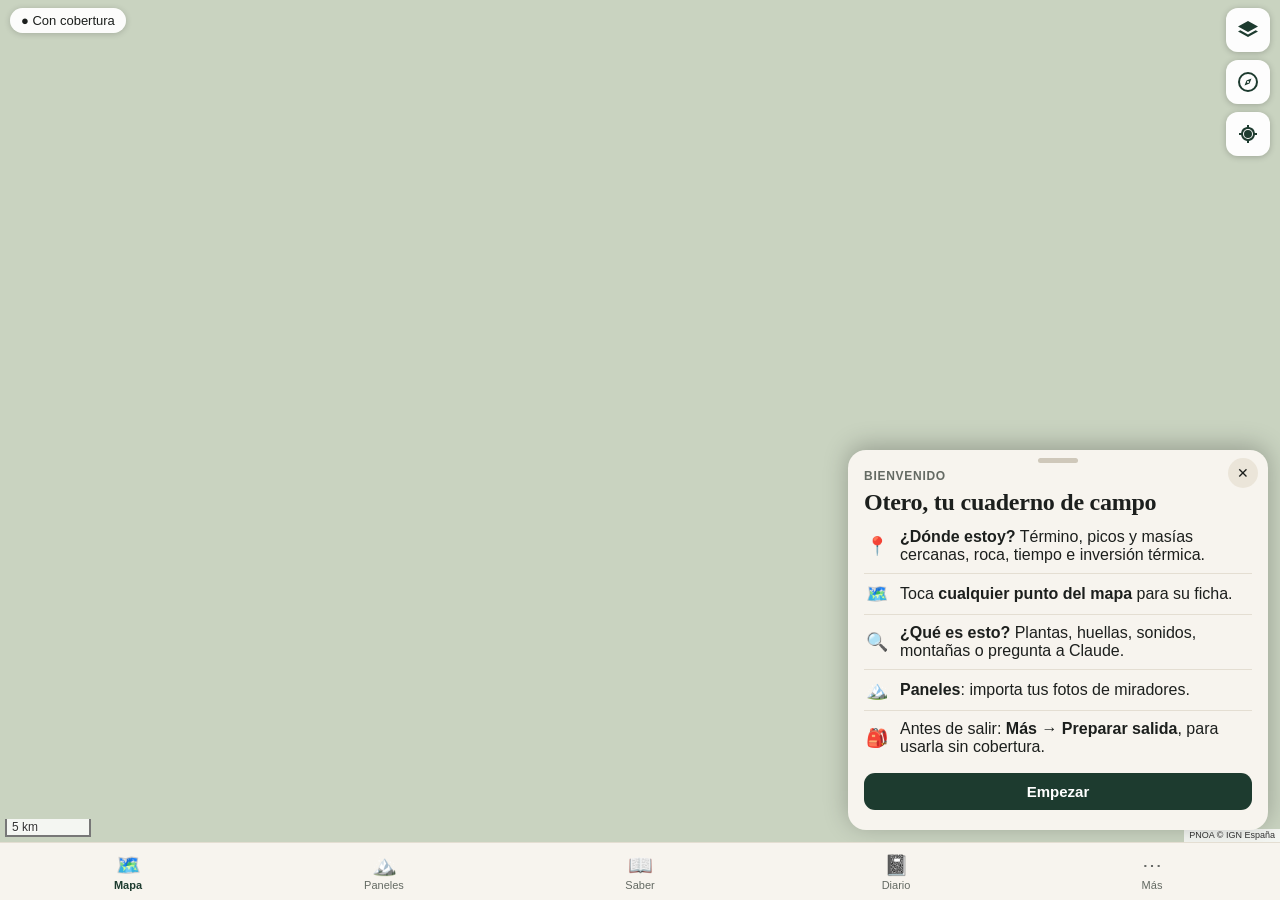
==== index.html @ 9c48d384 "Otero 1.0: app de montaña instalable Co-Authored-By: Claude Opus 5.5 <noreply@anthropic.com> Claude-" ====
<!DOCTYPE html>
<html lang="es">
<head>
<meta charset="utf-8">
<meta name="viewport" content="width=device-width, initial-scale=1, viewport-fit=cover, maximum-scale=1">
<title>Otero</title>
<meta name="theme-color" content="#1d3b2f">
<meta name="apple-mobile-web-app-capable" content="yes">
<meta name="mobile-web-app-capable" content="yes">
<meta name="apple-mobile-web-app-status-bar-style" content="black-translucent">
<meta name="apple-mobile-web-app-title" content="Otero">
<link rel="manifest" href="manifest.webmanifest">
<link rel="apple-touch-icon" href="icons/apple-touch-icon.png">
<link rel="icon" href="icons/icon-192.png">
<link rel="stylesheet" href="lib/leaflet.css">
<link rel="stylesheet" href="styles.css">
</head>
<body>
<div id="map" aria-label="Mapa"></div>

<header id="topbar">
  <div id="netchip" class="chip"></div>
  <div id="zonechip" class="chip hidden"></div>
</header>

<div id="mapbtns">
  <button class="fab" id="btn-layers" aria-label="Capas del mapa"><svg viewBox="0 0 24 24"><path d="M12 3 2 8.5 12 14l10-5.5L12 3Zm-7.6 9.3L2 13.6 12 19l10-5.4-2.4-1.3L12 16.4l-7.6-4.1Z"/></svg></button>
  <button class="fab" id="btn-compass" aria-label="Apuntar a los picos"><svg viewBox="0 0 24 24"><path d="M12 2a10 10 0 1 0 0 20 10 10 0 0 0 0-20Zm0 2a8 8 0 1 1 0 16 8 8 0 0 1 0-16Zm3.5 4.5-5 2-2 5 5-2 2-5Zm-3.5 2.4a1.1 1.1 0 1 1 0 2.2 1.1 1.1 0 0 1 0-2.2Z"/></svg></button>
  <button class="fab" id="btn-locate" aria-label="Centrar en mi posición"><svg viewBox="0 0 24 24"><path d="M12 8a4 4 0 1 0 0 8 4 4 0 0 0 0-8Zm9 3h-2.1A7 7 0 0 0 13 5.1V3h-2v2.1A7 7 0 0 0 5.1 11H3v2h2.1a7 7 0 0 0 5.9 5.9V21h2v-2.1a7 7 0 0 0 5.9-5.9H21v-2Zm-9 6a5 5 0 1 1 0-10 5 5 0 0 1 0 10Z"/></svg></button>
</div>

<div id="mainactions">
  <button class="bigbtn" id="btn-where"><span class="ico">📍</span>¿Dónde estoy?</button>
  <button class="bigbtn alt" id="btn-what"><span class="ico">🔍</span>¿Qué es esto?</button>
</div>

<section id="sheet" class="sheet hidden" aria-live="polite">
  <div class="sheet-grip"></div>
  <button class="sheet-close" aria-label="Cerrar">✕</button>
  <div class="sheet-body"></div>
</section>

<section id="view" class="view hidden">
  <div class="view-head"><button class="back" aria-label="Volver">‹</button><h1></h1><div class="view-tools"></div></div>
  <div class="view-body"></div>
</section>

<div id="modal" class="modal hidden"><div class="modal-card"><div class="modal-body"></div></div></div>
<div id="toast" class="toast hidden"></div>

<nav id="tabbar">
  <button data-tab="map" class="on"><span>🗺️</span>Mapa</button>
  <button data-tab="panels"><span>🏔️</span>Paneles</button>
  <button data-tab="library"><span>📖</span>Saber</button>
  <button data-tab="diary"><span>📓</span>Diario</button>
  <button data-tab="more"><span>⋯</span>Más</button>
</nav>

<script src="lib/leaflet.js"></script>
<script src="lib/exifr.js"></script>
<script type="module" src="js/app.js"></script>
</body>
</html>
---- lib/leaflet.css ----
/* required styles */

.leaflet-pane,
.leaflet-tile,
.leaflet-marker-icon,
.leaflet-marker-shadow,
.leaflet-tile-container,
.leaflet-pane > svg,
.leaflet-pane > canvas,
.leaflet-zoom-box,
.leaflet-image-layer,
.leaflet-layer {
	position: absolute;
	left: 0;
	top: 0;
	}
.leaflet-container {
	overflow: hidden;
	}
.leaflet-tile,
.leaflet-marker-icon,
.leaflet-marker-shadow {
	-webkit-user-select: none;
	   -moz-user-select: none;
	        user-select: none;
	  -webkit-user-drag: none;
	}
/* Prevents IE11 from highlighting tiles in blue */
.leaflet-tile::selection {
	background: transparent;
}
/* Safari renders non-retina tile on retina better with this, but Chrome is worse */
.leaflet-safari .leaflet-tile {
	image-rendering: -webkit-optimize-contrast;
	}
/* hack that prevents hw layers "stretching" when loading new tiles */
.leaflet-safari .leaflet-tile-container {
	width: 1600px;
	height: 1600px;
	-webkit-transform-origin: 0 0;
	}
.leaflet-marker-icon,
.leaflet-marker-shadow {
	display: block;
	}
/* .leaflet-container svg: reset svg max-width decleration shipped in Joomla! (joomla.org) 3.x */
/* .leaflet-container img: map is broken in FF if you have max-width: 100% on tiles */
.leaflet-container .leaflet-overlay-pane svg {
	max-width: none !important;
	max-height: none !important;
	}
.leaflet-container .leaflet-marker-pane img,
.leaflet-container .leaflet-shadow-pane img,
.leaflet-container .leaflet-tile-pane img,
.leaflet-container img.leaflet-image-layer,
.leaflet-container .leaflet-tile {
	max-width: none !important;
	max-height: none !important;
	width: auto;
	padding: 0;
	}

.leaflet-container img.leaflet-tile {
	/* See: https://bugs.chromium.org/p/chromium/issues/detail?id=600120 */
	mix-blend-mode: plus-lighter;
}

.leaflet-container.leaflet-touch-zoom {
	-ms-touch-action: pan-x pan-y;
	touch-action: pan-x pan-y;
	}
.leaflet-container.leaflet-touch-drag {
	-ms-touch-action: pinch-zoom;
	/* Fallback for FF which doesn't support pinch-zoom */
	touch-action: none;
	touch-action: pinch-zoom;
}
.leaflet-container.leaflet-touch-drag.leaflet-touch-zoom {
	-ms-touch-action: none;
	touch-action: none;
}
.leaflet-container {
	-webkit-tap-highlight-color: transparent;
}
.leaflet-container a {
	-webkit-tap-highlight-color: rgba(51, 181, 229, 0.4);
}
.leaflet-tile {
	filter: inherit;
	visibility: hidden;
	}
.leaflet-tile-loaded {
	visibility: inherit;
	}
.leaflet-zoom-box {
	width: 0;
	height: 0;
	-moz-box-sizing: border-box;
	     box-sizing: border-box;
	z-index: 800;
	}
/* workaround for https://bugzilla.mozilla.org/show_bug.cgi?id=888319 */
.leaflet-overlay-pane svg {
	-moz-user-select: none;
	}

.leaflet-pane         { z-index: 400; }

.leaflet-tile-pane    { z-index: 200; }
.leaflet-overlay-pane { z-index: 400; }
.leaflet-shadow-pane  { z-index: 500; }
.leaflet-marker-pane  { z-index: 600; }
.leaflet-tooltip-pane   { z-index: 650; }
.leaflet-popup-pane   { z-index: 700; }

.leaflet-map-pane canvas { z-index: 100; }
.leaflet-map-pane svg    { z-index: 200; }

.leaflet-vml-shape {
	width: 1px;
	height: 1px;
	}
.lvml {
	behavior: url(#default#VML);
	display: inline-block;
	position: absolute;
	}


/* control positioning */

.leaflet-control {
	position: relative;
	z-index: 800;
	pointer-events: visiblePainted; /* IE 9-10 doesn't have auto */
	pointer-events: auto;
	}
.leaflet-top,
.leaflet-bottom {
	position: absolute;
	z-index: 1000;
	pointer-events: none;
	}
.leaflet-top {
	top: 0;
	}
.leaflet-right {
	right: 0;
	}
.leaflet-bottom {
	bottom: 0;
	}
.leaflet-left {
	left: 0;
	}
.leaflet-control {
	float: left;
	clear: both;
	}
.leaflet-right .leaflet-control {
	float: right;
	}
.leaflet-top .leaflet-control {
	margin-top: 10px;
	}
.leaflet-bottom .leaflet-control {
	margin-bottom: 10px;
	}
.leaflet-left .leaflet-control {
	margin-left: 10px;
	}
.leaflet-right .leaflet-control {
	margin-right: 10px;
	}


/* zoom and fade animations */

.leaflet-fade-anim .leaflet-popup {
	opacity: 0;
	-webkit-transition: opacity 0.2s linear;
	   -moz-transition: opacity 0.2s linear;
	        transition: opacity 0.2s linear;
	}
.leaflet-fade-anim .leaflet-map-pane .leaflet-popup {
	opacity: 1;
	}
.leaflet-zoom-animated {
	-webkit-transform-origin: 0 0;
	    -ms-transform-origin: 0 0;
	        transform-origin: 0 0;
	}
svg.leaflet-zoom-animated {
	will-change: transform;
}

.leaflet-zoom-anim .leaflet-zoom-animated {
	-webkit-transition: -webkit-transform 0.25s cubic-bezier(0,0,0.25,1);
	   -moz-transition:    -moz-transform 0.25s cubic-bezier(0,0,0.25,1);
	        transition:         transform 0.25s cubic-bezier(0,0,0.25,1);
	}
.leaflet-zoom-anim .leaflet-tile,
.leaflet-pan-anim .leaflet-tile {
	-webkit-transition: none;
	   -moz-transition: none;
	        transition: none;
	}

.leaflet-zoom-anim .leaflet-zoom-hide {
	visibility: hidden;
	}


/* cursors */

.leaflet-interactive {
	cursor: pointer;
	}
.leaflet-grab {
	cursor: -webkit-grab;
	cursor:    -moz-grab;
	cursor:         grab;
	}
.leaflet-crosshair,
.leaflet-crosshair .leaflet-interactive {
	cursor: crosshair;
	}
.leaflet-popup-pane,
.leaflet-control {
	cursor: auto;
	}
.leaflet-dragging .leaflet-grab,
.leaflet-dragging .leaflet-grab .leaflet-interactive,
.leaflet-dragging .leaflet-marker-draggable {
	cursor: move;
	cursor: -webkit-grabbing;
	cursor:    -moz-grabbing;
	cursor:         grabbing;
	}

/* marker & overlays interactivity */
.leaflet-marker-icon,
.leaflet-marker-shadow,
.leaflet-image-layer,
.leaflet-pane > svg path,
.leaflet-tile-container {
	pointer-events: none;
	}

.leaflet-marker-icon.leaflet-interactive,
.leaflet-image-layer.leaflet-interactive,
.leaflet-pane > svg path.leaflet-interactive,
svg.leaflet-image-layer.leaflet-interactive path {
	pointer-events: visiblePainted; /* IE 9-10 doesn't have auto */
	pointer-events: auto;
	}

/* visual tweaks */

.leaflet-container {
	background: #ddd;
	outline-offset: 1px;
	}
.leaflet-container a {
	color: #0078A8;
	}
.leaflet-zoom-box {
	border: 2px dotted #38f;
	background: rgba(255,255,255,0.5);
	}


/* general typography */
.leaflet-container {
	font-family: "Helvetica Neue", Arial, Helvetica, sans-serif;
	font-size: 12px;
	font-size: 0.75rem;
	line-height: 1.5;
	}


/* general toolbar styles */

.leaflet-bar {
	box-shadow: 0 1px 5px rgba(0,0,0,0.65);
	border-radius: 4px;
	}
.leaflet-bar a {
	background-color: #fff;
	border-bottom: 1px solid #ccc;
	width: 26px;
	height: 26px;
	line-height: 26px;
	display: block;
	text-align: center;
	text-decoration: none;
	color: black;
	}
.leaflet-bar a,
.leaflet-control-layers-toggle {
	background-position: 50% 50%;
	background-repeat: no-repeat;
	display: block;
	}
.leaflet-bar a:hover,
.leaflet-bar a:focus {
	background-color: #f4f4f4;
	}
.leaflet-bar a:first-child {
	border-top-left-radius: 4px;
	border-top-right-radius: 4px;
	}
.leaflet-bar a:last-child {
	border-bottom-left-radius: 4px;
	border-bottom-right-radius: 4px;
	border-bottom: none;
	}
.leaflet-bar a.leaflet-disabled {
	cursor: default;
	background-color: #f4f4f4;
	color: #bbb;
	}

.leaflet-touch .leaflet-bar a {
	width: 30px;
	height: 30px;
	line-height: 30px;
	}
.leaflet-touch .leaflet-bar a:first-child {
	border-top-left-radius: 2px;
	border-top-right-radius: 2px;
	}
.leaflet-touch .leaflet-bar a:last-child {
	border-bottom-left-radius: 2px;
	border-bottom-right-radius: 2px;
	}

/* zoom control */

.leaflet-control-zoom-in,
.leaflet-control-zoom-out {
	font: bold 18px 'Lucida Console', Monaco, monospace;
	text-indent: 1px;
	}

.leaflet-touch .leaflet-control-zoom-in, .leaflet-touch .leaflet-control-zoom-out  {
	font-size: 22px;
	}


/* layers control */

.leaflet-control-layers {
	box-shadow: 0 1px 5px rgba(0,0,0,0.4);
	background: #fff;
	border-radius: 5px;
	}
.leaflet-control-layers-toggle {
	background-image: url(images/layers.png);
	width: 36px;
	height: 36px;
	}
.leaflet-retina .leaflet-control-layers-toggle {
	background-image: url(images/layers-2x.png);
	background-size: 26px 26px;
	}
.leaflet-touch .leaflet-control-layers-toggle {
	width: 44px;
	height: 44px;
	}
.leaflet-control-layers .leaflet-control-layers-list,
.leaflet-control-layers-expanded .leaflet-control-layers-toggle {
	display: none;
	}
.leaflet-control-layers-expanded .leaflet-control-layers-list {
	display: block;
	position: relative;
	}
.leaflet-control-layers-expanded {
	padding: 6px 10px 6px 6px;
	color: #333;
	background: #fff;
	}
.leaflet-control-layers-scrollbar {
	overflow-y: scroll;
	overflow-x: hidden;
	padding-right: 5px;
	}
.leaflet-control-layers-selector {
	margin-top: 2px;
	position: relative;
	top: 1px;
	}
.leaflet-control-layers label {
	display: block;
	font-size: 13px;
	font-size: 1.08333em;
	}
.leaflet-control-layers-separator {
	height: 0;
	border-top: 1px solid #ddd;
	margin: 5px -10px 5px -6px;
	}

/* Default icon URLs */
.leaflet-default-icon-path { /* used only in path-guessing heuristic, see L.Icon.Default */
	background-image: url(images/marker-icon.png);
	}


/* attribution and scale controls */

.leaflet-container .leaflet-control-attribution {
	background: #fff;
	background: rgba(255, 255, 255, 0.8);
	margin: 0;
	}
.leaflet-control-attribution,
.leaflet-control-scale-line {
	padding: 0 5px;
	color: #333;
	line-height: 1.4;
	}
.leaflet-control-attribution a {
	text-decoration: none;
	}
.leaflet-control-attribution a:hover,
.leaflet-control-attribution a:focus {
	text-decoration: underline;
	}
.leaflet-attribution-flag {
	display: inline !important;
	vertical-align: baseline !important;
	width: 1em;
	height: 0.6669em;
	}
.leaflet-left .leaflet-control-scale {
	margin-left: 5px;
	}
.leaflet-bottom .leaflet-control-scale {
	margin-bottom: 5px;
	}
.leaflet-control-scale-line {
	border: 2px solid #777;
	border-top: none;
	line-height: 1.1;
	padding: 2px 5px 1px;
	white-space: nowrap;
	-moz-box-sizing: border-box;
	     box-sizing: border-box;
	background: rgba(255, 255, 255, 0.8);
	text-shadow: 1px 1px #fff;
	}
.leaflet-control-scale-line:not(:first-child) {
	border-top: 2px solid #777;
	border-bottom: none;
	margin-top: -2px;
	}
.leaflet-control-scale-line:not(:first-child):not(:last-child) {
	border-bottom: 2px solid #777;
	}

.leaflet-touch .leaflet-control-attribution,
.leaflet-touch .leaflet-control-layers,
.leaflet-touch .leaflet-bar {
	box-shadow: none;
	}
.leaflet-touch .leaflet-control-layers,
.leaflet-touch .leaflet-bar {
	border: 2px solid rgba(0,0,0,0.2);
	background-clip: padding-box;
	}


/* popup */

.leaflet-popup {
	position: absolute;
	text-align: center;
	margin-bottom: 20px;
	}
.leaflet-popup-content-wrapper {
	padding: 1px;
	text-align: left;
	border-radius: 12px;
	}
.leaflet-popup-content {
	margin: 13px 24px 13px 20px;
	line-height: 1.3;
	font-size: 13px;
	font-size: 1.08333em;
	min-height: 1px;
	}
.leaflet-popup-content p {
	margin: 17px 0;
	margin: 1.3em 0;
	}
.leaflet-popup-tip-container {
	width: 40px;
	height: 20px;
	position: absolute;
	left: 50%;
	margin-top: -1px;
	margin-left: -20px;
	overflow: hidden;
	pointer-events: none;
	}
.leaflet-popup-tip {
	width: 17px;
	height: 17px;
	padding: 1px;

	margin: -10px auto 0;
	pointer-events: auto;

	-webkit-transform: rotate(45deg);
	   -moz-transform: rotate(45deg);
	    -ms-transform: rotate(45deg);
	        transform: rotate(45deg);
	}
.leaflet-popup-content-wrapper,
.leaflet-popup-tip {
	background: white;
	color: #333;
	box-shadow: 0 3px 14px rgba(0,0,0,0.4);
	}
.leaflet-container a.leaflet-popup-close-button {
	position: absolute;
	top: 0;
	right: 0;
	border: none;
	text-align: center;
	width: 24px;
	height: 24px;
	font: 16px/24px Tahoma, Verdana, sans-serif;
	color: #757575;
	text-decoration: none;
	background: transparent;
	}
.leaflet-container a.leaflet-popup-close-button:hover,
.leaflet-container a.leaflet-popup-close-button:focus {
	color: #585858;
	}
.leaflet-popup-scrolled {
	overflow: auto;
	}

.leaflet-oldie .leaflet-popup-content-wrapper {
	-ms-zoom: 1;
	}
.leaflet-oldie .leaflet-popup-tip {
	width: 24px;
	margin: 0 auto;

	-ms-filter: "progid:DXImageTransform.Microsoft.Matrix(M11=0.70710678, M12=0.70710678, M21=-0.70710678, M22=0.70710678)";
	filter: progid:DXImageTransform.Microsoft.Matrix(M11=0.70710678, M12=0.70710678, M21=-0.70710678, M22=0.70710678);
	}

.leaflet-oldie .leaflet-control-zoom,
.leaflet-oldie .leaflet-control-layers,
.leaflet-oldie .leaflet-popup-content-wrapper,
.leaflet-oldie .leaflet-popup-tip {
	border: 1px solid #999;
	}


/* div icon */

.leaflet-div-icon {
	background: #fff;
	border: 1px solid #666;
	}


/* Tooltip */
/* Base styles for the element that has a tooltip */
.leaflet-tooltip {
	position: absolute;
	padding: 6px;
	background-color: #fff;
	border: 1px solid #fff;
	border-radius: 3px;
	color: #222;
	white-space: nowrap;
	-webkit-user-select: none;
	-moz-user-select: none;
	-ms-user-select: none;
	user-select: none;
	pointer-events: none;
	box-shadow: 0 1px 3px rgba(0,0,0,0.4);
	}
.leaflet-tooltip.leaflet-interactive {
	cursor: pointer;
	pointer-events: auto;
	}
.leaflet-tooltip-top:before,
.leaflet-tooltip-bottom:before,
.leaflet-tooltip-left:before,
.leaflet-tooltip-right:before {
	position: absolute;
	pointer-events: none;
	border: 6px solid transparent;
	background: transparent;
	content: "";
	}

/* Directions */

.leaflet-tooltip-bottom {
	margin-top: 6px;
}
.leaflet-tooltip-top {
	margin-top: -6px;
}
.leaflet-tooltip-bottom:before,
.leaflet-tooltip-top:before {
	left: 50%;
	margin-left: -6px;
	}
.leaflet-tooltip-top:before {
	bottom: 0;
	margin-bottom: -12px;
	border-top-color: #fff;
	}
.leaflet-tooltip-bottom:before {
	top: 0;
	margin-top: -12px;
	margin-left: -6px;
	border-bottom-color: #fff;
	}
.leaflet-tooltip-left {
	margin-left: -6px;
}
.leaflet-tooltip-right {
	margin-left: 6px;
}
.leaflet-tooltip-left:before,
.leaflet-tooltip-right:before {
	top: 50%;
	margin-top: -6px;
	}
.leaflet-tooltip-left:before {
	right: 0;
	margin-right: -12px;
	border-left-color: #fff;
	}
.leaflet-tooltip-right:before {
	left: 0;
	margin-left: -12px;
	border-right-color: #fff;
	}

/* Printing */

@media print {
	/* Prevent printers from removing background-images of controls. */
	.leaflet-control {
		-webkit-print-color-adjust: exact;
		print-color-adjust: exact;
		}
	}
---- styles.css ----
:root {
  --forest: #1d3b2f; --forest-2: #2c5241; --moss: #4f6b3a; --ochre: #c47d2c; --ochre-soft: #f4e3c9;
  --paper: #f7f4ee; --card: #ffffff; --ink: #1c1f1d; --muted: #646a63; --line: #e4ded2;
  --red: #b5432f; --blue: #2e6b8f;
  --serif: ui-serif, "New York", Georgia, "Times New Roman", serif;
  --sans: -apple-system, BlinkMacSystemFont, "SF Pro Text", "Segoe UI", Roboto, sans-serif;
  --sat: env(safe-area-inset-top, 0px); --sab: env(safe-area-inset-bottom, 0px);
  --tabh: 58px;
}
* { box-sizing: border-box; -webkit-tap-highlight-color: transparent; }
html, body { margin: 0; height: 100%; overflow: hidden; background: var(--forest); font-family: var(--sans); color: var(--ink); font-size: 16px; }
button { font: inherit; color: inherit; cursor: pointer; }
.hidden { display: none !important; }
a { color: var(--forest-2); }
h1, h2, h3 { font-family: var(--serif); letter-spacing: -0.01em; }

#map { position: fixed; inset: 0; bottom: calc(var(--tabh) + var(--sab)); background: #c9d3c0; }
.leaflet-control-attribution { font-size: 9px; max-width: 70vw; }
.leaflet-top.leaflet-left { top: calc(var(--sat) + 44px); }

#topbar { position: fixed; top: calc(var(--sat) + 8px); left: 10px; right: 64px; display: flex; gap: 6px; flex-wrap: wrap; z-index: 500; pointer-events: none; }
.chip { pointer-events: auto; background: rgba(255,255,255,.94); border-radius: 999px; padding: 5px 11px; font-size: 13px; box-shadow: 0 1px 6px rgba(0,0,0,.18); display: inline-flex; align-items: center; gap: 6px; }
.chip.off { background: #fbe9e4; color: var(--red); }
.chip.zone { background: var(--ochre-soft); }

#mapbtns { position: fixed; right: 10px; top: calc(var(--sat) + 8px); display: flex; flex-direction: column; gap: 8px; z-index: 500; }
.fab { width: 44px; height: 44px; border-radius: 12px; border: 0; background: rgba(255,255,255,.96); box-shadow: 0 1px 6px rgba(0,0,0,.22); display: grid; place-items: center; }
.fab svg { width: 24px; height: 24px; fill: var(--forest); }
.fab.on { background: var(--forest); } .fab.on svg { fill: #fff; }

#mainactions { position: fixed; left: 10px; right: 10px; bottom: calc(var(--tabh) + var(--sab) + 10px); display: flex; gap: 8px; z-index: 500; }
.bigbtn { flex: 1; border: 0; border-radius: 14px; padding: 13px 10px; background: var(--forest); color: #fff; font-weight: 600; font-size: 16px; box-shadow: 0 2px 10px rgba(0,0,0,.28); display: flex; align-items: center; justify-content: center; gap: 8px; }
.bigbtn.alt { background: var(--ochre); }
.bigbtn .ico { font-size: 18px; }

#tabbar { position: fixed; left: 0; right: 0; bottom: 0; height: calc(var(--tabh) + var(--sab)); padding-bottom: var(--sab); background: var(--paper); border-top: 1px solid var(--line); display: flex; z-index: 900; }
#tabbar button { flex: 1; border: 0; background: none; font-size: 11px; color: var(--muted); display: flex; flex-direction: column; align-items: center; justify-content: center; gap: 2px; }
#tabbar button span { font-size: 20px; filter: grayscale(.6); }
#tabbar button.on { color: var(--forest); font-weight: 600; }
#tabbar button.on span { filter: none; }

/* Hoja inferior */
.sheet { position: fixed; left: 0; right: 0; bottom: calc(var(--tabh) + var(--sab)); max-height: 78vh; background: var(--paper); border-radius: 18px 18px 0 0; box-shadow: 0 -4px 24px rgba(0,0,0,.25); z-index: 870; display: flex; flex-direction: column; }
.sheet.tall { max-height: calc(100vh - var(--sat) - var(--tabh) - var(--sab) - 20px); }
.sheet-grip { width: 40px; height: 5px; background: #cfc8ba; border-radius: 3px; margin: 8px auto 2px; flex: none; }
.sheet-close { position: absolute; right: 10px; top: 8px; border: 0; background: #ebe5d9; width: 30px; height: 30px; border-radius: 50%; font-size: 14px; }
.sheet-body { overflow-y: auto; padding: 4px 16px 20px; -webkit-overflow-scrolling: touch; }

/* Vistas a pantalla completa */
.view { position: fixed; inset: 0; bottom: calc(var(--tabh) + var(--sab)); background: var(--paper); z-index: 800; display: flex; flex-direction: column; }
.view-head { padding: calc(var(--sat) + 8px) 12px 8px; display: flex; align-items: center; gap: 6px; border-bottom: 1px solid var(--line); background: var(--paper); }
.view-head h1 { font-size: 22px; margin: 0; flex: 1; white-space: nowrap; overflow: hidden; text-overflow: ellipsis; }
.view-head .back { border: 0; background: none; font-size: 30px; line-height: 1; padding: 0 6px 4px; color: var(--forest); }
.view-head .back.invisible { visibility: hidden; width: 0; padding: 0; }
.view-body { flex: 1; overflow-y: auto; padding: 12px 14px 30px; -webkit-overflow-scrolling: touch; }
.view-tools { display: flex; gap: 6px; }

/* Modal */
.modal { position: fixed; inset: 0; background: rgba(15,25,20,.55); z-index: 1000; display: grid; place-items: center; padding: 16px; }
.modal-card { background: var(--paper); border-radius: 16px; width: 100%; max-width: 480px; max-height: 86vh; overflow-y: auto; padding: 18px 16px; }
.toast { position: fixed; left: 50%; transform: translateX(-50%); bottom: calc(var(--tabh) + var(--sab) + 76px); background: #1c1f1d; color: #fff; padding: 10px 14px; border-radius: 10px; font-size: 14px; z-index: 1100; max-width: 90vw; }

/* Bloques comunes */
.card { background: var(--card); border: 1px solid var(--line); border-radius: 14px; padding: 12px 14px; margin: 10px 0; }
.card h3 { margin: 0 0 6px; font-size: 17px; }
.kicker { font-size: 12px; text-transform: uppercase; letter-spacing: .06em; color: var(--muted); margin: 0 0 4px; font-weight: 600; }
.title { font-family: var(--serif); font-size: 24px; margin: 6px 40px 2px 0; line-height: 1.15; }
.sub { color: var(--muted); font-size: 14px; margin: 0 0 6px; }
.row { display: flex; gap: 8px; align-items: center; }
.row.wrap { flex-wrap: wrap; }
.grow { flex: 1; }
.muted { color: var(--muted); }
.small { font-size: 13px; }
.tiny { font-size: 11.5px; }
.pill { display: inline-block; font-size: 12px; padding: 2px 9px; border-radius: 999px; background: #ece6da; margin: 2px 4px 2px 0; }
.pill.ok { background: #dfeedd; color: #2b5a28; } .pill.warn { background: var(--ochre-soft); color: #7a4a10; } .pill.bad { background: #f6dcd5; color: var(--red); }
.btn { border: 0; border-radius: 11px; padding: 10px 14px; background: var(--forest); color: #fff; font-weight: 600; font-size: 15px; display: inline-flex; align-items: center; gap: 6px; justify-content: center; }
.btn.sec { background: #e9e3d6; color: var(--ink); }
.btn.ochre { background: var(--ochre); }
.btn.small { padding: 7px 11px; font-size: 13.5px; border-radius: 9px; }
.btn.block { width: 100%; margin-top: 8px; }
.btn:disabled { opacity: .5; }
.list { list-style: none; padding: 0; margin: 0; }
.list li { padding: 9px 0; border-bottom: 1px solid var(--line); display: flex; gap: 10px; align-items: center; }
.list li:last-child { border-bottom: 0; }
.list .k { font-size: 18px; width: 26px; text-align: center; flex: none; }
.kv { display: grid; grid-template-columns: auto 1fr; gap: 3px 12px; font-size: 14.5px; }
.kv dt { color: var(--muted); } .kv dd { margin: 0; }
.loading { color: var(--muted); font-size: 14px; display: flex; gap: 8px; align-items: center; }
.loading::before { content: ""; width: 14px; height: 14px; border: 2px solid #cfc8ba; border-top-color: var(--forest); border-radius: 50%; animation: spin 0.8s linear infinite; }
@keyframes spin { to { transform: rotate(360deg); } }
.note { background: var(--ochre-soft); border-radius: 10px; padding: 9px 11px; font-size: 14px; margin: 8px 0; }
.note.blue { background: #e1edf3; }
.grid2 { display: grid; grid-template-columns: 1fr 1fr; gap: 10px; }
.tile { background: var(--card); border: 1px solid var(--line); border-radius: 14px; padding: 12px; text-align: left; display: flex; flex-direction: column; gap: 4px; }
.tile b { font-size: 15.5px; } .tile span { font-size: 13px; color: var(--muted); }
.tile .em { font-size: 26px; }
input[type=text], input[type=number], input[type=search], textarea, select { width: 100%; font: inherit; padding: 10px 12px; border: 1px solid var(--line); border-radius: 10px; background: #fff; }
textarea { min-height: 80px; }
label.f { display: block; font-size: 13.5px; color: var(--muted); margin: 10px 0 4px; }
.seg { display: flex; background: #ebe5d9; border-radius: 10px; padding: 3px; gap: 3px; margin: 8px 0; overflow-x: auto; }
.seg button { flex: 1; border: 0; background: none; padding: 7px 8px; border-radius: 8px; font-size: 14px; white-space: nowrap; }
.seg button.on { background: #fff; font-weight: 600; box-shadow: 0 1px 3px rgba(0,0,0,.1); }
.bar { height: 8px; background: #e6e0d4; border-radius: 4px; overflow: hidden; }
.bar > i { display: block; height: 100%; background: var(--forest-2); width: 0; transition: width .3s; }
.thumbs { display: grid; grid-template-columns: repeat(3, 1fr); gap: 6px; }
.thumbs button { border: 0; padding: 0; aspect-ratio: 1; border-radius: 10px; overflow: hidden; background: #ddd; position: relative; }
.thumbs img { width: 100%; height: 100%; object-fit: cover; display: block; }
.thumbs .cap { position: absolute; left: 0; right: 0; bottom: 0; font-size: 11px; color: #fff; background: linear-gradient(transparent, rgba(0,0,0,.7)); padding: 10px 5px 4px; text-align: left; }

/* Artículos */
.article { font-size: 17px; line-height: 1.6; max-width: 680px; margin: 0 auto; }
.article h2 { font-size: 26px; line-height: 1.15; margin: 8px 0 4px; }
.article h3 { font-size: 20px; margin: 22px 0 6px; }
.article p { margin: 0 0 12px; }
.article .lead { font-size: 18.5px; color: #3b403a; font-family: var(--serif); }
.article .box { background: #fff; border-left: 4px solid var(--ochre); padding: 10px 14px; border-radius: 0 10px 10px 0; margin: 14px 0; font-size: 15.5px; }
.article .box.tech { border-left-color: var(--blue); }
.article .box b:first-child { display: block; font-size: 12px; text-transform: uppercase; letter-spacing: .06em; color: var(--muted); margin-bottom: 2px; }
.article figure { margin: 14px 0; background: #fff; border: 1px solid var(--line); border-radius: 14px; padding: 10px; }
.article figure svg { width: 100%; height: auto; display: block; }
.article figcaption { font-size: 13.5px; color: var(--muted); margin-top: 6px; line-height: 1.4; }
.article ul { padding-left: 20px; } .article li { margin-bottom: 6px; }
.swatch { display: flex; gap: 12px; align-items: flex-start; margin: 12px 0; }
.swatch i { width: 46px; height: 46px; border-radius: 10px; flex: none; border: 1px solid rgba(0,0,0,.1); }

/* Fichas de especies */
.sp-head { display: flex; gap: 12px; align-items: center; }
.sp-em { font-size: 40px; width: 58px; height: 58px; display: grid; place-items: center; background: #fff; border-radius: 14px; border: 1px solid var(--line); flex: none; }
.sp-sci { font-style: italic; color: var(--muted); }
.sp-sec h4 { margin: 14px 0 3px; font-size: 13px; text-transform: uppercase; letter-spacing: .05em; color: var(--moss); }
.sp-sec p { margin: 0 0 6px; font-size: 16px; line-height: 1.5; }

/* Visor de paneles */
.viewer { position: fixed; inset: 0; background: #111; z-index: 1050; display: flex; flex-direction: column; }
.viewer-top { padding: calc(var(--sat) + 6px) 8px 6px; display: flex; gap: 6px; align-items: center; color: #fff; }
.viewer-top .t { flex: 1; font-size: 15px; white-space: nowrap; overflow: hidden; text-overflow: ellipsis; }
.viewer-top button { background: rgba(255,255,255,.14); color: #fff; border: 0; border-radius: 9px; padding: 7px 10px; font-size: 14px; }
.viewer-stage { flex: 1; overflow: hidden; position: relative; touch-action: none; }
.viewer-stage canvas, .viewer-stage img { position: absolute; left: 0; top: 0; transform-origin: 0 0; max-width: none; }
.viewer-bottom { padding: 8px 10px calc(var(--sab) + 8px); display: flex; gap: 6px; overflow-x: auto; }
.viewer-bottom button { background: rgba(255,255,255,.14); color: #fff; border: 0; border-radius: 9px; padding: 8px 11px; font-size: 14px; white-space: nowrap; }
.viewer-bottom button.on { background: var(--ochre); }
.corner { position: absolute; width: 34px; height: 34px; margin: -17px 0 0 -17px; border-radius: 50%; border: 3px solid var(--ochre); background: rgba(196,125,44,.25); z-index: 3; touch-action: none; }
svg.quad { position: absolute; inset: 0; width: 100%; height: 100%; z-index: 2; pointer-events: none; }

/* Brújula */
.compass { position: fixed; inset: 0; bottom: calc(var(--tabh) + var(--sab)); background: radial-gradient(circle at 50% 38%, #2c5241, #11221b); color: #fff; z-index: 850; display: flex; flex-direction: column; }
.compass .view-head { background: transparent; border: 0; color: #fff; }
.compass .view-head .back { color: #fff; }
.dial { position: relative; width: min(78vw, 330px); aspect-ratio: 1; margin: 6px auto 8px; }
.dial svg { width: 100%; height: 100%; }
.heading { text-align: center; font-family: var(--serif); font-size: 34px; }
.peaklist { flex: 1; overflow-y: auto; background: rgba(255,255,255,.06); margin: 8px 10px 10px; border-radius: 14px; padding: 4px 12px; }
.peaklist li { border-color: rgba(255,255,255,.12) !important; }
.peaklist .muted { color: rgba(255,255,255,.65); }

/* Marcadores */
.mk { width: 26px; height: 26px; border-radius: 50%; display: grid; place-items: center; font-size: 15px; background: #fff; box-shadow: 0 1px 4px rgba(0,0,0,.35); border: 2px solid #fff; }
.mk.panel { background: var(--ochre); }
.mk.diary { background: #fff; }
.mk.measure { font-size: 11px; font-weight: 700; color: #fff; width: 34px; height: 22px; border-radius: 6px; }
.me-dot { width: 18px; height: 18px; border-radius: 50%; background: #2a7ae4; border: 3px solid #fff; box-shadow: 0 0 0 6px rgba(42,122,228,.25); }
.lbl-peak { background: rgba(255,255,255,.88); padding: 1px 6px; border-radius: 6px; font-size: 11px; white-space: nowrap; box-shadow: 0 1px 3px rgba(0,0,0,.25); }

@media (min-width: 700px) {
  .sheet { left: auto; width: 420px; right: 12px; bottom: calc(var(--tabh) + 12px); border-radius: 18px; }
}
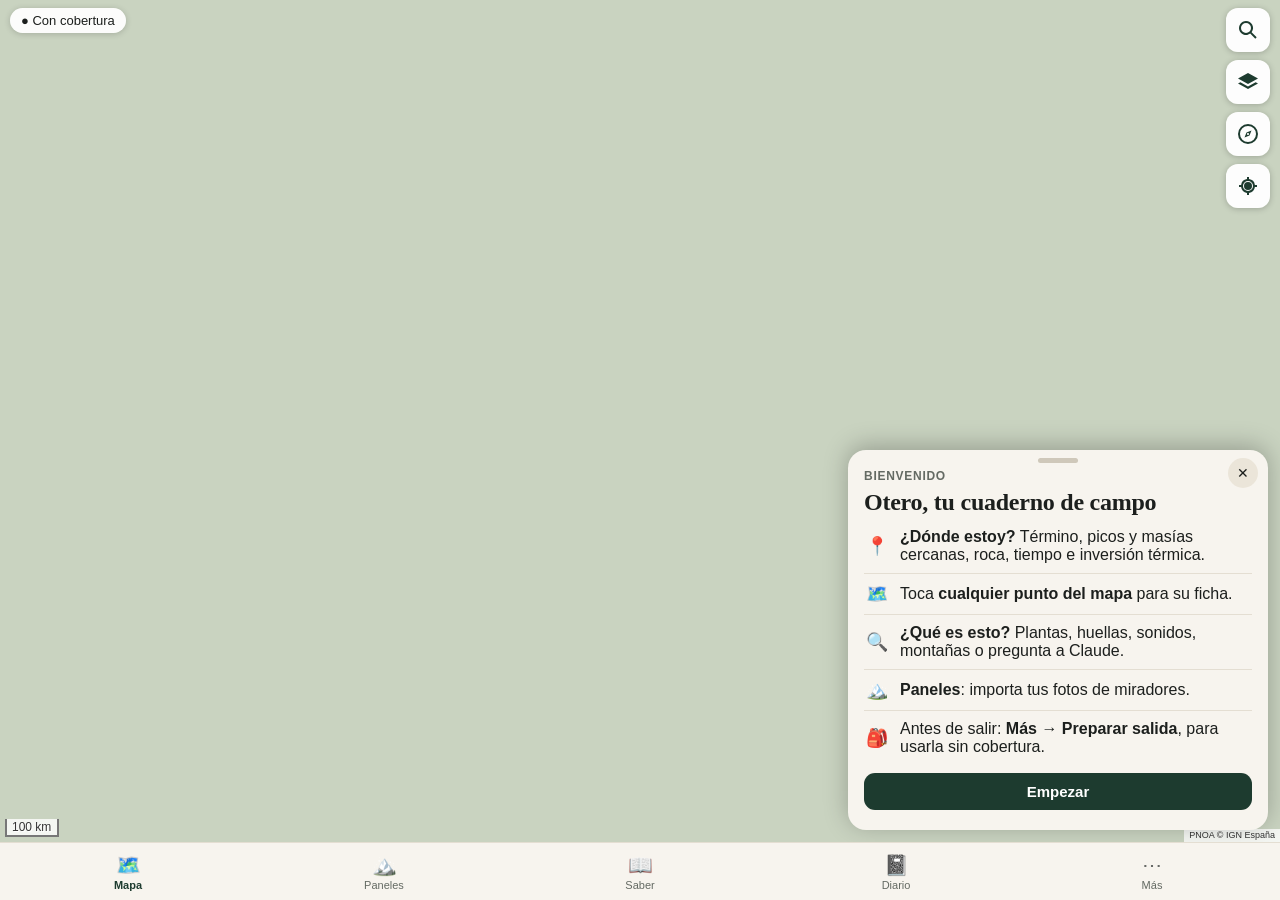
==== commit c0b10e77: "Ubicación fiable, picos con respaldo, búsqueda global y actualizaciones - Ubicación: escucha el GPS " ====
--- a/index.html
+++ b/index.html
@@ -24,6 +24,7 @@
 </header>
 
 <div id="mapbtns">
+  <button class="fab" id="btn-search" aria-label="Buscar un lugar"><svg viewBox="0 0 24 24"><path d="M10 3a7 7 0 0 1 5.6 11.2l5.1 5.1-1.4 1.4-5.1-5.1A7 7 0 1 1 10 3Zm0 2a5 5 0 1 0 0 10 5 5 0 0 0 0-10Z"/></svg></button>
   <button class="fab" id="btn-layers" aria-label="Capas del mapa"><svg viewBox="0 0 24 24"><path d="M12 3 2 8.5 12 14l10-5.5L12 3Zm-7.6 9.3L2 13.6 12 19l10-5.4-2.4-1.3L12 16.4l-7.6-4.1Z"/></svg></button>
   <button class="fab" id="btn-compass" aria-label="Apuntar a los picos"><svg viewBox="0 0 24 24"><path d="M12 2a10 10 0 1 0 0 20 10 10 0 0 0 0-20Zm0 2a8 8 0 1 1 0 16 8 8 0 0 1 0-16Zm3.5 4.5-5 2-2 5 5-2 2-5Zm-3.5 2.4a1.1 1.1 0 1 1 0 2.2 1.1 1.1 0 0 1 0-2.2Z"/></svg></button>
   <button class="fab" id="btn-locate" aria-label="Centrar en mi posición"><svg viewBox="0 0 24 24"><path d="M12 8a4 4 0 1 0 0 8 4 4 0 0 0 0-8Zm9 3h-2.1A7 7 0 0 0 13 5.1V3h-2v2.1A7 7 0 0 0 5.1 11H3v2h2.1a7 7 0 0 0 5.9 5.9V21h2v-2.1a7 7 0 0 0 5.9-5.9H21v-2Zm-9 6a5 5 0 1 1 0-10 5 5 0 0 1 0 10Z"/></svg></button>
--- a/styles.css
+++ b/styles.css
@@ -166,3 +166,15 @@
 @media (min-width: 700px) {
   .sheet { left: auto; width: 420px; right: 12px; bottom: calc(var(--tabh) + 12px); border-radius: 18px; }
 }
+
+/* --- Ubicación: tu posición vs. punto seleccionado --- */
+.me-dot.approx { background: transparent; border: 3px dashed #2a7ae4; box-shadow: none; }
+.me-dot.stale { background: #8a96a3; box-shadow: 0 0 0 6px rgba(138,150,163,.25); }
+.fixline { margin: 2px 0 4px; }
+.note.warn { background: #fff4e0; border-color: #e3a646; color: #5b3d00; }
+.compass .from { text-align: center; padding: 0 16px; opacity: .85; min-height: 1.2em; }
+.btn.fav.on { background: #f1c35b; color: #1d3b2f; }
+/* --- Aviso de versión nueva --- */
+#updbar { position: fixed; left: 10px; right: 10px; top: calc(var(--sat) + 52px); z-index: 1200; display: flex; gap: 8px; align-items: center; padding: 10px 12px; border-radius: 14px; background: #1d3b2f; color: #fff; box-shadow: 0 6px 20px rgba(0,0,0,.25); }
+#updbar span { flex: 1; font-size: 15px; }
+#sq { padding: 10px 12px; border-radius: 10px; border: 1px solid #ccd3cf; }
